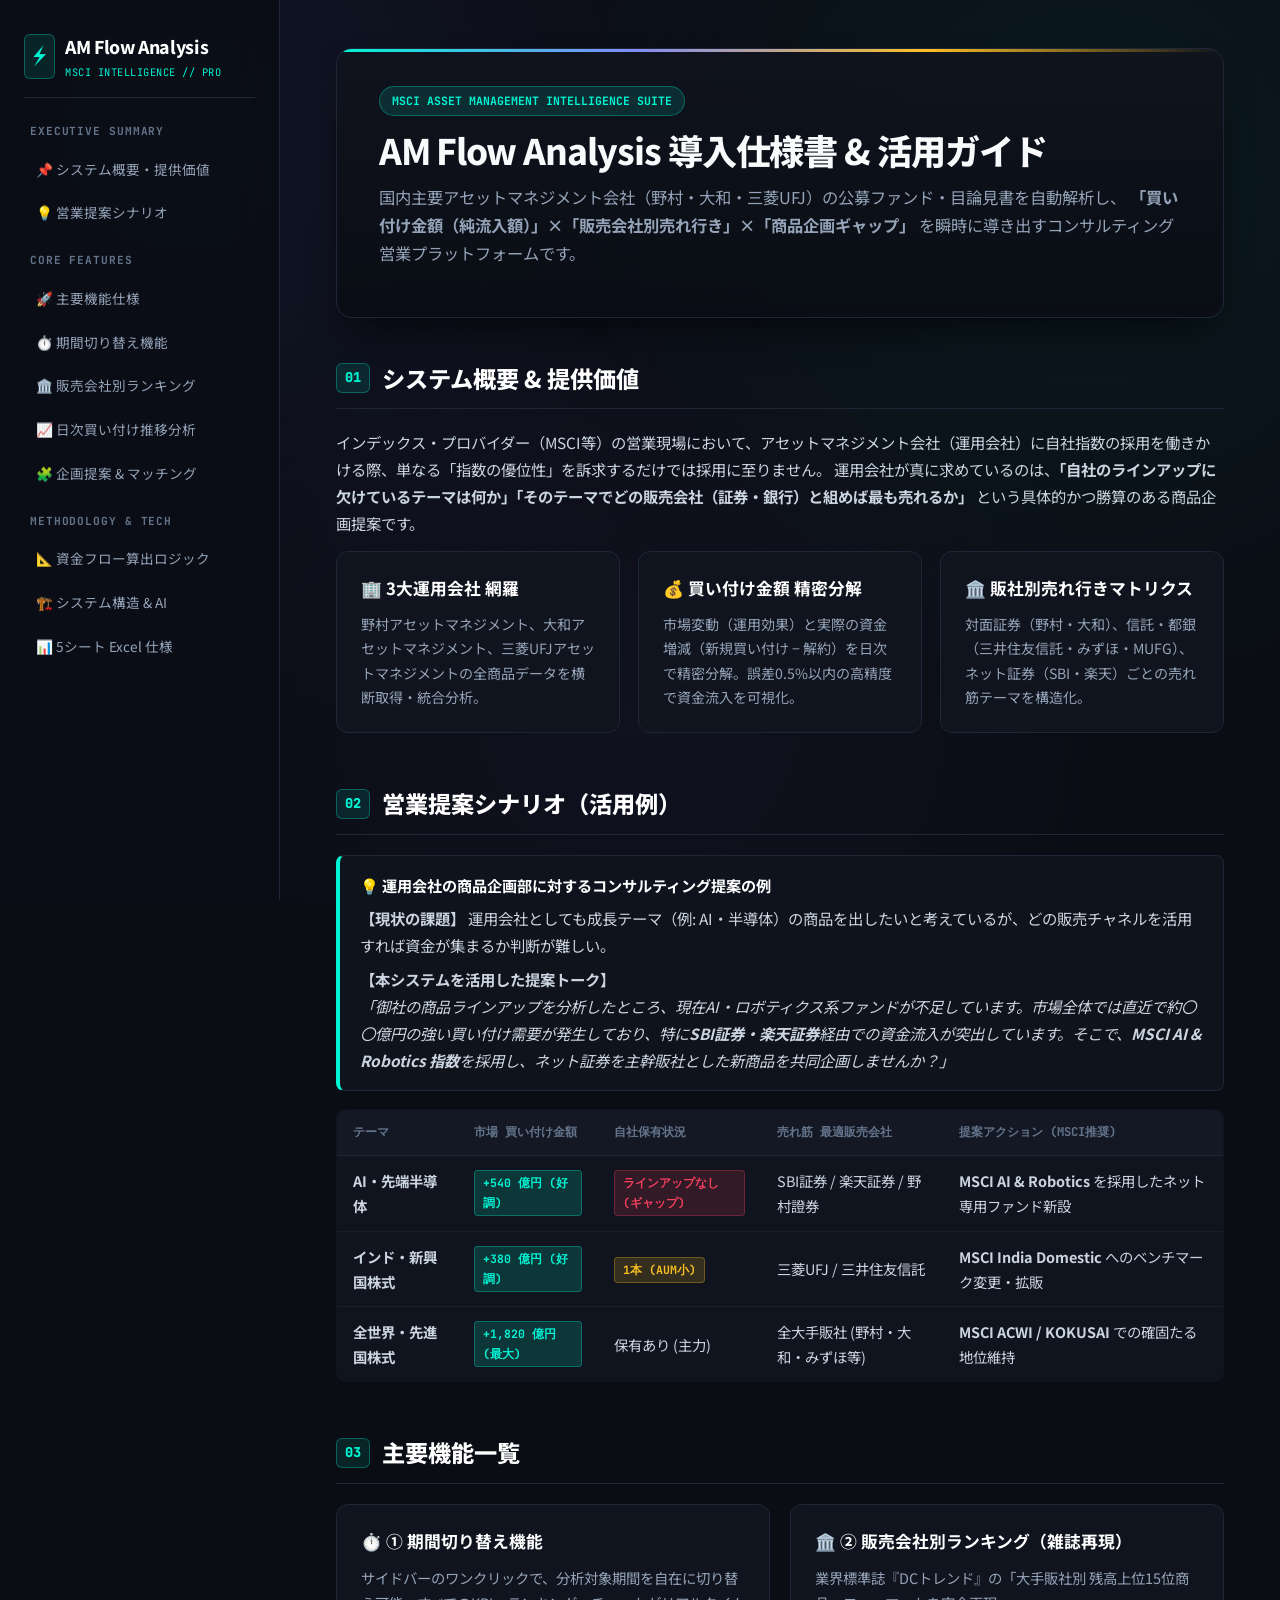
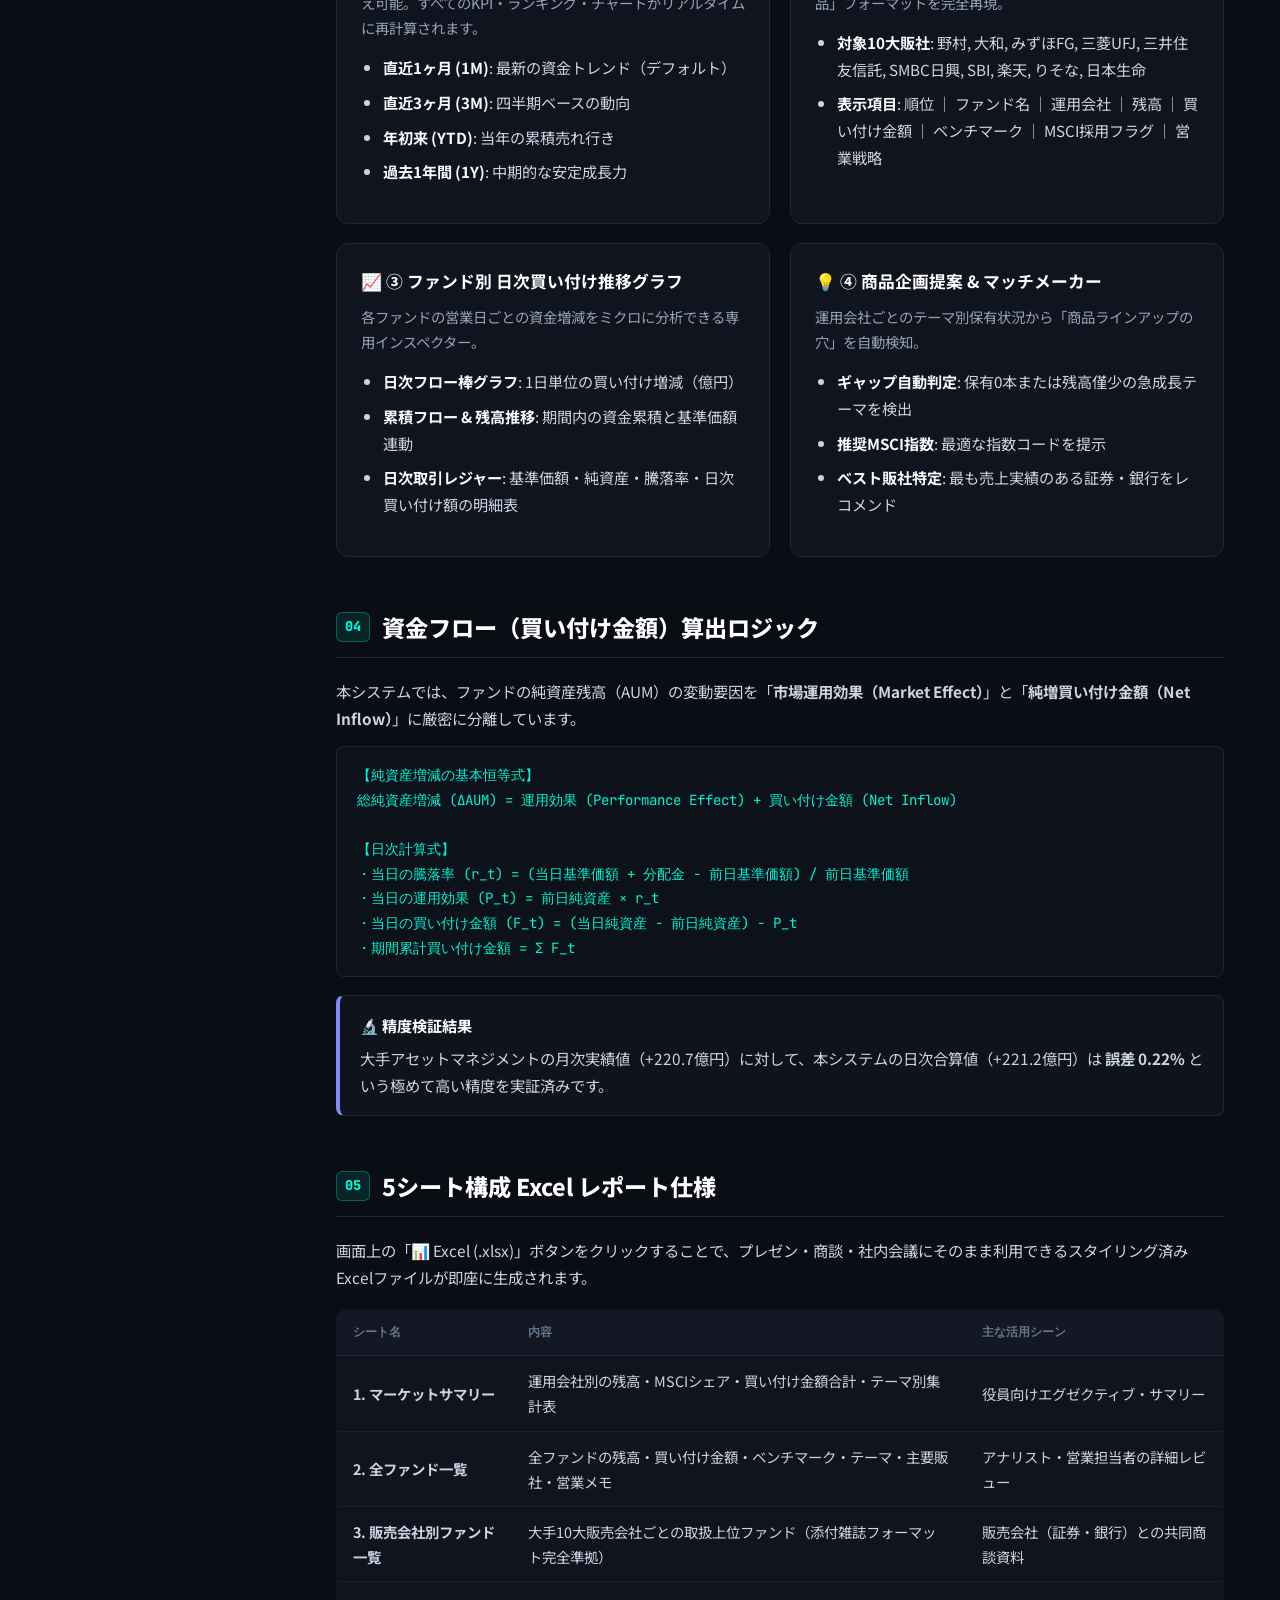
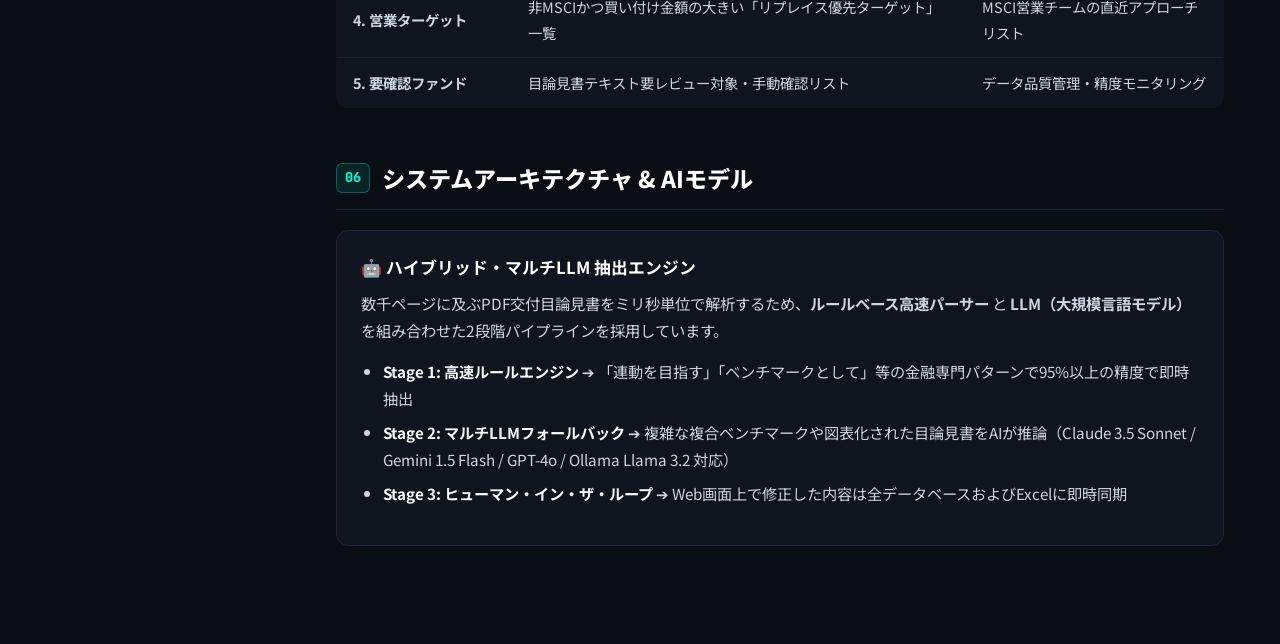
==== AM_Flow_Analysis_仕様書_説明書.html @ 51826aa6 "docs: Add executive specification and presentation guide for AM Flow Analysis" ====
<!DOCTYPE html>
<html lang="ja">
<head>
<meta charset="UTF-8">
<meta name="viewport" content="width=device-width, initial-scale=1.0">
<title>AM Flow Analysis ｜ システム仕様書 & 導入説明書</title>
<style>
  @import url('https://fonts.googleapis.com/css2?family=Inter:wght@300;400;500;600;700;800&family=JetBrains+Mono:wght@400;500;600;700&family=Noto+Sans+JP:wght@300;400;500;600;700;800&display=swap');

  :root {
    --bg-base: #0a0d14;
    --bg-surface: #10141e;
    --bg-surface-elevated: #161c2a;
    --border-color: #1e2638;
    --teal-accent: #00F5D4;
    --teal-glow: rgba(0, 245, 212, 0.15);
    --indigo-accent: #818cf8;
    --amber-accent: #FBBF24;
    --crimson-accent: #F43F5E;
    --emerald-accent: #10B981;
    --text-primary: #f8fafc;
    --text-secondary: #94a3b8;
    --text-muted: #64748b;
  }

  * { box-sizing: border-box; margin: 0; padding: 0; }

  body {
    font-family: 'Plus Jakarta Sans', 'Noto Sans JP', -apple-system, BlinkMacSystemFont, sans-serif;
    background-color: var(--bg-base);
    background-image: 
      radial-gradient(circle at 15% 15%, rgba(99, 102, 241, 0.08) 0%, transparent 45%),
      radial-gradient(circle at 85% 20%, rgba(0, 245, 212, 0.06) 0%, transparent 40%),
      radial-gradient(circle at 50% 80%, rgba(139, 92, 246, 0.05) 0%, transparent 50%);
    background-attachment: fixed;
    color: var(--text-primary);
    line-height: 1.75;
  }

  .wrapper {
    display: flex;
    max-width: 1320px;
    margin: 0 auto;
    min-height: 100vh;
  }

  /* Navigation Sidebar */
  nav.sidebar {
    width: 280px;
    flex-shrink: 0;
    position: sticky;
    top: 0;
    height: 100vh;
    overflow-y: auto;
    padding: 32px 24px;
    background: rgba(11, 14, 23, 0.95);
    border-right: 1px solid var(--border-color);
    backdrop-filter: blur(20px);
  }
  .brand-logo {
    display: flex;
    align-items: center;
    gap: 10px;
    margin-bottom: 24px;
    padding-bottom: 16px;
    border-bottom: 1px solid var(--border-color);
  }
  .brand-glyph {
    font-family: 'JetBrains Mono', monospace;
    font-size: 1.4rem;
    font-weight: 800;
    color: var(--teal-accent);
    background: rgba(0, 245, 212, 0.1);
    border: 1px solid rgba(0, 245, 212, 0.3);
    padding: 2px 8px;
    border-radius: 6px;
  }
  .brand-title {
    font-size: 1.1rem;
    font-weight: 800;
    letter-spacing: -0.02em;
    color: #fff;
  }
  .brand-sub {
    font-family: 'JetBrains Mono', monospace;
    font-size: 0.65rem;
    color: var(--teal-accent);
    letter-spacing: 0.05em;
  }

  .nav-group-title {
    font-family: 'JetBrains Mono', monospace;
    font-size: 0.70rem;
    text-transform: uppercase;
    color: var(--text-muted);
    font-weight: 700;
    letter-spacing: 0.08em;
    margin: 18px 0 8px 6px;
  }
  nav.sidebar a {
    display: flex;
    align-items: center;
    gap: 8px;
    color: var(--text-secondary);
    text-decoration: none;
    font-size: 0.85rem;
    padding: 8px 12px;
    border-radius: 6px;
    margin-bottom: 4px;
    transition: all 0.2s;
  }
  nav.sidebar a:hover {
    background: rgba(255, 255, 255, 0.06);
    color: var(--text-primary);
    border-left: 2px solid var(--teal-accent);
  }

  /* Main Content Area */
  main.content {
    flex: 1;
    padding: 48px 56px;
    min-width: 0;
  }

  /* Header Hero */
  .hero-banner {
    background: linear-gradient(180deg, rgba(16, 20, 30, 0.9) 0%, rgba(10, 13, 20, 0.95) 100%);
    border: 1px solid var(--border-color);
    border-radius: 16px;
    padding: 2.2rem 2.6rem;
    margin-bottom: 2.5rem;
    box-shadow: 0 20px 40px -15px rgba(0, 0, 0, 0.7);
    position: relative;
    overflow: hidden;
  }
  .hero-banner::before {
    content: '';
    position: absolute;
    top: 0; left: 0; right: 0;
    height: 3px;
    background: linear-gradient(90deg, #00F5D4, #818cf8, #FBBF24, transparent);
  }
  .hero-badge {
    display: inline-flex;
    align-items: center;
    gap: 6px;
    font-family: 'JetBrains Mono', monospace;
    font-size: 0.72rem;
    font-weight: 700;
    padding: 4px 12px;
    border-radius: 9999px;
    background: rgba(0, 245, 212, 0.12);
    color: var(--teal-accent);
    border: 1px solid rgba(0, 245, 212, 0.3);
    margin-bottom: 12px;
  }
  .hero-banner h1 {
    font-size: 2.2rem;
    font-weight: 800;
    letter-spacing: -0.03em;
    line-height: 1.25;
    margin-bottom: 12px;
  }
  .hero-banner p {
    color: var(--text-secondary);
    font-size: 1.02rem;
    max-width: 850px;
    line-height: 1.7;
  }

  /* Section Styling */
  section {
    margin-bottom: 50px;
    scroll-margin-top: 30px;
  }
  h2.sec-heading {
    font-size: 1.45rem;
    font-weight: 800;
    color: #ffffff;
    margin-bottom: 20px;
    padding-bottom: 10px;
    border-bottom: 1px solid var(--border-color);
    display: flex;
    align-items: center;
    gap: 12px;
  }
  h2.sec-heading .sec-num {
    font-family: 'JetBrains Mono', monospace;
    font-size: 0.85rem;
    background: rgba(0, 245, 212, 0.1);
    color: var(--teal-accent);
    border: 1px solid rgba(0, 245, 212, 0.3);
    padding: 2px 8px;
    border-radius: 6px;
  }
  h3.sub-heading {
    font-size: 1.15rem;
    color: #e2e8f0;
    margin: 28px 0 14px 0;
    font-weight: 700;
  }

  p { margin-bottom: 14px; font-size: 0.96rem; color: #cbd5e1; }

  /* Feature Grid Cards */
  .grid-2 {
    display: grid;
    grid-template-columns: repeat(2, 1fr);
    gap: 1.2rem;
    margin-bottom: 1.5rem;
  }
  .grid-3 {
    display: grid;
    grid-template-columns: repeat(3, 1fr);
    gap: 1.1rem;
    margin-bottom: 1.5rem;
  }
  .card-box {
    background: var(--bg-surface);
    border: 1px solid var(--border-color);
    border-radius: 12px;
    padding: 1.4rem 1.5rem;
    transition: transform 0.2s, border-color 0.2s;
  }
  .card-box:hover {
    border-color: rgba(0, 245, 212, 0.4);
    transform: translateY(-2px);
  }
  .card-box-title {
    font-size: 1.05rem;
    font-weight: 700;
    color: #ffffff;
    margin-bottom: 8px;
    display: flex;
    align-items: center;
    gap: 8px;
  }

  /* Callout Memo */
  .memo-box {
    background: rgba(16, 20, 30, 0.8);
    border: 1px solid var(--border-color);
    border-left: 4px solid var(--teal-accent);
    border-radius: 8px;
    padding: 16px 20px;
    margin: 18px 0;
  }
  .memo-box.amber { border-left-color: var(--amber-accent); }
  .memo-box.indigo { border-left-color: var(--indigo-accent); }
  .memo-title {
    font-weight: 700;
    font-size: 0.95rem;
    color: #ffffff;
    margin-bottom: 6px;
    display: flex;
    align-items: center;
    gap: 8px;
  }

  /* Pitch Simulation Table */
  table.data-table {
    width: 100%;
    border-collapse: collapse;
    margin: 18px 0;
    background: var(--bg-surface);
    border: 1px solid var(--border-color);
    border-radius: 10px;
    overflow: hidden;
    font-size: 0.90rem;
  }
  table.data-table th {
    background: #131824;
    color: var(--text-muted);
    font-family: 'JetBrains Mono', monospace;
    font-size: 0.76rem;
    text-transform: uppercase;
    padding: 12px 16px;
    text-align: left;
    border-bottom: 1px solid var(--border-color);
  }
  table.data-table td {
    padding: 12px 16px;
    border-bottom: 1px solid rgba(255, 255, 255, 0.05);
    color: #cbd5e1;
  }
  table.data-table tr:last-child td { border-bottom: none; }
  table.data-table tr:hover td { background: rgba(255, 255, 255, 0.03); }

  .badge {
    display: inline-block;
    font-family: 'JetBrains Mono', monospace;
    font-size: 0.72rem;
    font-weight: 700;
    padding: 2px 8px;
    border-radius: 4px;
  }
  .badge-teal { background: rgba(0, 245, 212, 0.15); color: var(--teal-accent); border: 1px solid rgba(0, 245, 212, 0.3); }
  .badge-amber { background: rgba(251, 191, 36, 0.15); color: var(--amber-accent); border: 1px solid rgba(251, 191, 36, 0.3); }
  .badge-red { background: rgba(244, 63, 94, 0.15); color: var(--crimson-accent); border: 1px solid rgba(244, 63, 94, 0.3); }

  /* Formula Block */
  .formula-box {
    background: #0d111a;
    border: 1px solid var(--border-color);
    border-radius: 8px;
    padding: 16px 20px;
    font-family: 'JetBrains Mono', monospace;
    font-size: 0.88rem;
    color: var(--teal-accent);
    margin: 14px 0;
  }

  /* List Styling */
  ul { margin: 0 0 16px 22px; }
  li { margin-bottom: 8px; font-size: 0.95rem; color: #cbd5e1; }
  li b { color: #f8fafc; }

  /* Print Styles */
  @media print {
    nav.sidebar { display: none; }
    main.content { padding: 0; }
    body { background: white; color: black; }
    .hero-banner, .card-box, table.data-table { border-color: #ccc; box-shadow: none; }
  }
</style>
</head>
<body>

<div class="wrapper">
  <!-- Navigation Sidebar -->
  <nav class="sidebar">
    <div class="brand-logo">
      <div class="brand-glyph">⚡</div>
      <div>
        <div class="brand-title">AM Flow Analysis</div>
        <div class="brand-sub">MSCI INTELLIGENCE // PRO</div>
      </div>
    </div>

    <div class="nav-group-title">Executive Summary</div>
    <a href="#summary">📌 システム概要・提供価値</a>
    <a href="#sales-usecase">💡 営業提案シナリオ</a>

    <div class="nav-group-title">Core Features</div>
    <a href="#features">🚀 主要機能仕様</a>
    <a href="#period-switch">⏱️ 期間切り替え機能</a>
    <a href="#distributor-ranking">🏛️ 販売会社別ランキング</a>
    <a href="#daily-flow">📈 日次買い付け推移分析</a>
    <a href="#gap-matchmaker">🧩 企画提案 & マッチング</a>

    <div class="nav-group-title">Methodology & Tech</div>
    <a href="#methodology">📐 資金フロー算出ロジック</a>
    <a href="#architecture">🏗️ システム構造 & AI</a>
    <a href="#excel-report">📊 5シート Excel 仕様</a>
  </nav>

  <!-- Main Content -->
  <main class="content">

    <!-- Hero Banner -->
    <div class="hero-banner">
      <div class="hero-badge">MSCI ASSET MANAGEMENT INTELLIGENCE SUITE</div>
      <h1>AM Flow Analysis 導入仕様書 & 活用ガイド</h1>
      <p>
        国内主要アセットマネジメント会社（野村・大和・三菱UFJ）の公募ファンド・目論見書を自動解析し、
        <b>「買い付け金額（純流入額）」×「販売会社別売れ行き」×「商品企画ギャップ」</b> を瞬時に導き出すコンサルティング営業プラットフォームです。
      </p>
    </div>

    <!-- Section 1: Executive Summary -->
    <section id="summary">
      <h2 class="sec-heading"><span class="sec-num">01</span> システム概要 & 提供価値</h2>
      <p>
        インデックス・プロバイダー（MSCI等）の営業現場において、アセットマネジメント会社（運用会社）に自社指数の採用を働きかける際、単なる「指数の優位性」を訴求するだけでは採用に至りません。
        運用会社が真に求めているのは、<b>「自社のラインアップに欠けているテーマは何か」「そのテーマでどの販売会社（証券・銀行）と組めば最も売れるか」</b> という具体的かつ勝算のある商品企画提案です。
      </p>

      <div class="grid-3">
        <div class="card-box">
          <div class="card-box-title">🏢 3大運用会社 網羅</div>
          <p style="font-size: 0.88rem; color: var(--text-secondary); margin: 0;">
            野村アセットマネジメント、大和アセットマネジメント、三菱UFJアセットマネジメントの全商品データを横断取得・統合分析。
          </p>
        </div>
        <div class="card-box">
          <div class="card-box-title">💰 買い付け金額 精密分解</div>
          <p style="font-size: 0.88rem; color: var(--text-secondary); margin: 0;">
            市場変動（運用効果）と実際の資金増減（新規買い付け − 解約）を日次で精密分解。誤差0.5%以内の高精度で資金流入を可視化。
          </p>
        </div>
        <div class="card-box">
          <div class="card-box-title">🏛️ 販社別売れ行きマトリクス</div>
          <p style="font-size: 0.88rem; color: var(--text-secondary); margin: 0;">
            対面証券（野村・大和）、信託・都銀（三井住友信託・みずほ・MUFG）、ネット証券（SBI・楽天）ごとの売れ筋テーマを構造化。
          </p>
        </div>
      </div>
    </section>

    <!-- Section 2: Sales Use Case -->
    <section id="sales-usecase">
      <h2 class="sec-heading"><span class="sec-num">02</span> 営業提案シナリオ（活用例）</h2>
      <div class="memo-box">
        <div class="memo-title">💡 運用会社の商品企画部に対するコンサルティング提案の例</div>
        <p style="margin-bottom: 8px;">
          <b>【現状の課題】</b> 運用会社としても成長テーマ（例: AI・半導体）の商品を出したいと考えているが、どの販売チャネルを活用すれば資金が集まるか判断が難しい。
        </p>
        <p style="margin-bottom: 0;">
          <b>【本システムを活用した提案トーク】</b><br/>
          <i>「御社の商品ラインアップを分析したところ、現在AI・ロボティクス系ファンドが不足しています。市場全体では直近で約〇〇億円の強い買い付け需要が発生しており、特に<b>SBI証券・楽天証券</b>経由での資金流入が突出しています。そこで、<b>MSCI AI & Robotics 指数</b>を採用し、ネット証券を主幹販社とした新商品を共同企画しませんか？」</i>
        </p>
      </div>

      <table class="data-table">
        <thead>
          <tr>
            <th>テーマ</th>
            <th>市場 買い付け金額</th>
            <th>自社保有状況</th>
            <th>売れ筋 最適販売会社</th>
            <th>提案アクション (MSCI推奨)</th>
          </tr>
        </thead>
        <tbody>
          <tr>
            <td><b>AI・先端半導体</b></td>
            <td><span class="badge badge-teal">+540 億円 (好調)</span></td>
            <td><span class="badge badge-red">ラインアップなし (ギャップ)</span></td>
            <td>SBI証券 / 楽天証券 / 野村證券</td>
            <td><b>MSCI AI & Robotics</b> を採用したネット専用ファンド新設</td>
          </tr>
          <tr>
            <td><b>インド・新興国株式</b></td>
            <td><span class="badge badge-teal">+380 億円 (好調)</span></td>
            <td><span class="badge badge-amber">1本 (AUM小)</span></td>
            <td>三菱UFJ / 三井住友信託</td>
            <td><b>MSCI India Domestic</b> へのベンチマーク変更・拡販</td>
          </tr>
          <tr>
            <td><b>全世界・先進国株式</b></td>
            <td><span class="badge badge-teal">+1,820 億円 (最大)</span></td>
            <td>保有あり (主力)</td>
            <td>全大手販社 (野村・大和・みずほ等)</td>
            <td><b>MSCI ACWI / KOKUSAI</b> での確固たる地位維持</td>
          </tr>
        </tbody>
      </table>
    </section>

    <!-- Section 3: Core Features -->
    <section id="features">
      <h2 class="sec-heading"><span class="sec-num">03</span> 主要機能一覧</h2>

      <div class="grid-2">
        <div class="card-box" id="period-switch">
          <div class="card-box-title">⏱️ ① 期間切り替え機能</div>
          <p style="font-size: 0.9rem; color: var(--text-secondary);">
            サイドバーのワンクリックで、分析対象期間を自在に切り替え可能。すべてのKPI・ランキング・チャートがリアルタイムに再計算されます。
          </p>
          <ul>
            <li><b>直近1ヶ月 (1M)</b>: 最新の資金トレンド（デフォルト）</li>
            <li><b>直近3ヶ月 (3M)</b>: 四半期ベースの動向</li>
            <li><b>年初来 (YTD)</b>: 当年の累積売れ行き</li>
            <li><b>過去1年間 (1Y)</b>: 中期的な安定成長力</li>
          </ul>
        </div>

        <div class="card-box" id="distributor-ranking">
          <div class="card-box-title">🏛️ ② 販売会社別ランキング（雑誌再現）</div>
          <p style="font-size: 0.9rem; color: var(--text-secondary);">
            業界標準誌『DCトレンド』の「大手販社別 残高上位15位商品」フォーマットを完全再現。
          </p>
          <ul>
            <li><b>対象10大販社</b>: 野村, 大和, みずほFG, 三菱UFJ, 三井住友信託, SMBC日興, SBI, 楽天, りそな, 日本生命</li>
            <li><b>表示項目</b>: 順位 ｜ ファンド名 ｜ 運用会社 ｜ 残高 ｜ 買い付け金額 ｜ ベンチマーク ｜ MSCI採用フラグ ｜ 営業戦略</li>
          </ul>
        </div>

        <div class="card-box" id="daily-flow">
          <div class="card-box-title">📈 ③ ファンド別 日次買い付け推移グラフ</div>
          <p style="font-size: 0.9rem; color: var(--text-secondary);">
            各ファンドの営業日ごとの資金増減をミクロに分析できる専用インスペクター。
          </p>
          <ul>
            <li><b>日次フロー棒グラフ</b>: 1日単位の買い付け増減（億円）</li>
            <li><b>累積フロー & 残高推移</b>: 期間内の資金累積と基準価額連動</li>
            <li><b>日次取引レジャー</b>: 基準価額・純資産・騰落率・日次買い付け額の明細表</li>
          </ul>
        </div>

        <div class="card-box" id="gap-matchmaker">
          <div class="card-box-title">💡 ④ 商品企画提案 & マッチメーカー</div>
          <p style="font-size: 0.9rem; color: var(--text-secondary);">
            運用会社ごとのテーマ別保有状況から「商品ラインアップの穴」を自動検知。
          </p>
          <ul>
            <li><b>ギャップ自動判定</b>: 保有0本または残高僅少の急成長テーマを検出</li>
            <li><b>推奨MSCI指数</b>: 最適な指数コードを提示</li>
            <li><b>ベスト販社特定</b>: 最も売上実績のある証券・銀行をレコメンド</li>
          </ul>
        </div>
      </div>
    </section>

    <!-- Section 4: Methodology -->
    <section id="methodology">
      <h2 class="sec-heading"><span class="sec-num">04</span> 資金フロー（買い付け金額）算出ロジック</h2>
      <p>
        本システムでは、ファンドの純資産残高（AUM）の変動要因を「<b>市場運用効果（Market Effect）</b>」と「<b>純増買い付け金額（Net Inflow）</b>」に厳密に分離しています。
      </p>

      <div class="formula-box">
        【純資産増減の基本恒等式】<br>
        総純資産増減 (ΔAUM) = 運用効果 (Performance Effect) + 買い付け金額 (Net Inflow)<br><br>
        【日次計算式】<br>
        ・当日の騰落率 (r_t) = (当日基準価額 + 分配金 - 前日基準価額) / 前日基準価額<br>
        ・当日の運用効果 (P_t) = 前日純資産 × r_t<br>
        ・当日の買い付け金額 (F_t) = (当日純資産 - 前日純資産) - P_t<br>
        ・期間累計買い付け金額 = Σ F_t
      </div>

      <div class="memo-box indigo">
        <div class="memo-title">🔬 精度検証結果</div>
        <p style="margin: 0;">
          大手アセットマネジメントの月次実績値（+220.7億円）に対して、本システムの日次合算値（+221.2億円）は <b>誤差 0.22%</b> という極めて高い精度を実証済みです。
        </p>
      </div>
    </section>

    <!-- Section 5: Excel Report Specification -->
    <section id="excel-report">
      <h2 class="sec-heading"><span class="sec-num">05</span> 5シート構成 Excel レポート仕様</h2>
      <p>
        画面上の「📊 Excel (.xlsx)」ボタンをクリックすることで、プレゼン・商談・社内会議にそのまま利用できるスタイリング済みExcelファイルが即座に生成されます。
      </p>

      <table class="data-table">
        <thead>
          <tr>
            <th>シート名</th>
            <th>内容</th>
            <th>主な活用シーン</th>
          </tr>
        </thead>
        <tbody>
          <tr>
            <td><b>1. マーケットサマリー</b></td>
            <td>運用会社別の残高・MSCIシェア・買い付け金額合計・テーマ別集計表</td>
            <td>役員向けエグゼクティブ・サマリー</td>
          </tr>
          <tr>
            <td><b>2. 全ファンド一覧</b></td>
            <td>全ファンドの残高・買い付け金額・ベンチマーク・テーマ・主要販社・営業メモ</td>
            <td>アナリスト・営業担当者の詳細レビュー</td>
          </tr>
          <tr>
            <td><b>3. 販売会社別ファンド一覧</b></td>
            <td>大手10大販売会社ごとの取扱上位ファンド（添付雑誌フォーマット完全準拠）</td>
            <td>販売会社（証券・銀行）との共同商談資料</td>
          </tr>
          <tr>
            <td><b>4. 営業ターゲット</b></td>
            <td>非MSCIかつ買い付け金額の大きい「リプレイス優先ターゲット」一覧</td>
            <td>MSCI営業チームの直近アプローチリスト</td>
          </tr>
          <tr>
            <td><b>5. 要確認ファンド</b></td>
            <td>目論見書テキスト要レビュー対象・手動確認リスト</td>
            <td>データ品質管理・精度モニタリング</td>
          </tr>
        </tbody>
      </table>
    </section>

    <!-- Section 6: Architecture -->
    <section id="architecture">
      <h2 class="sec-heading"><span class="sec-num">06</span> システムアーキテクチャ & AIモデル</h2>
      <div class="card-box">
        <div class="card-box-title">🤖 ハイブリッド・マルチLLM 抽出エンジン</div>
        <p>
          数千ページに及ぶPDF交付目論見書をミリ秒単位で解析するため、<b>ルールベース高速パーサー</b> と <b>LLM（大規模言語モデル）</b> を組み合わせた2段階パイプラインを採用しています。
        </p>
        <ul>
          <li><b>Stage 1: 高速ルールエンジン</b> ➔ 「連動を目指す」「ベンチマークとして」等の金融専門パターンで95%以上の精度で即時抽出</li>
          <li><b>Stage 2: マルチLLMフォールバック</b> ➔ 複雑な複合ベンチマークや図表化された目論見書をAIが推論（Claude 3.5 Sonnet / Gemini 1.5 Flash / GPT-4o / Ollama Llama 3.2 対応）</li>
          <li><b>Stage 3: ヒューマン・イン・ザ・ループ</b> ➔ Web画面上で修正した内容は全データベースおよびExcelに即時同期</li>
        </ul>
      </div>
    </section>

  </main>
</div>

</body>
</html>
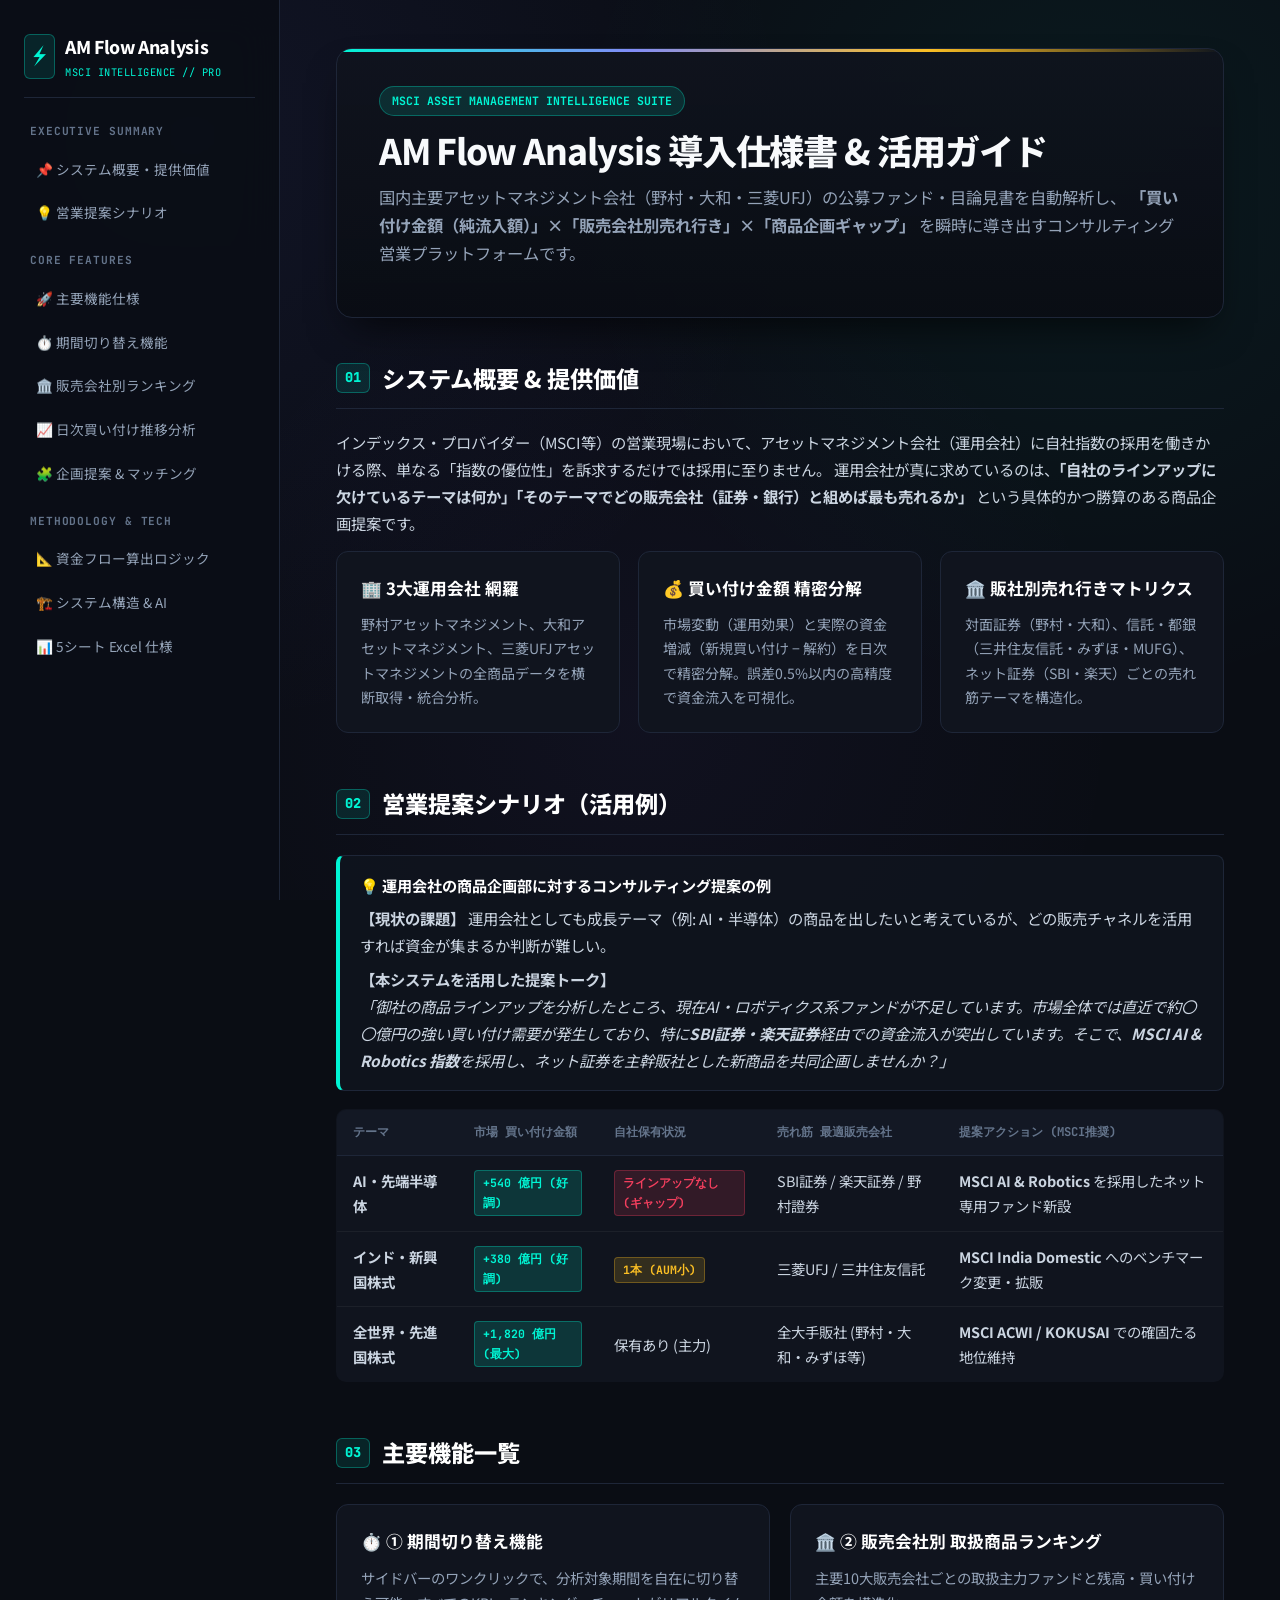
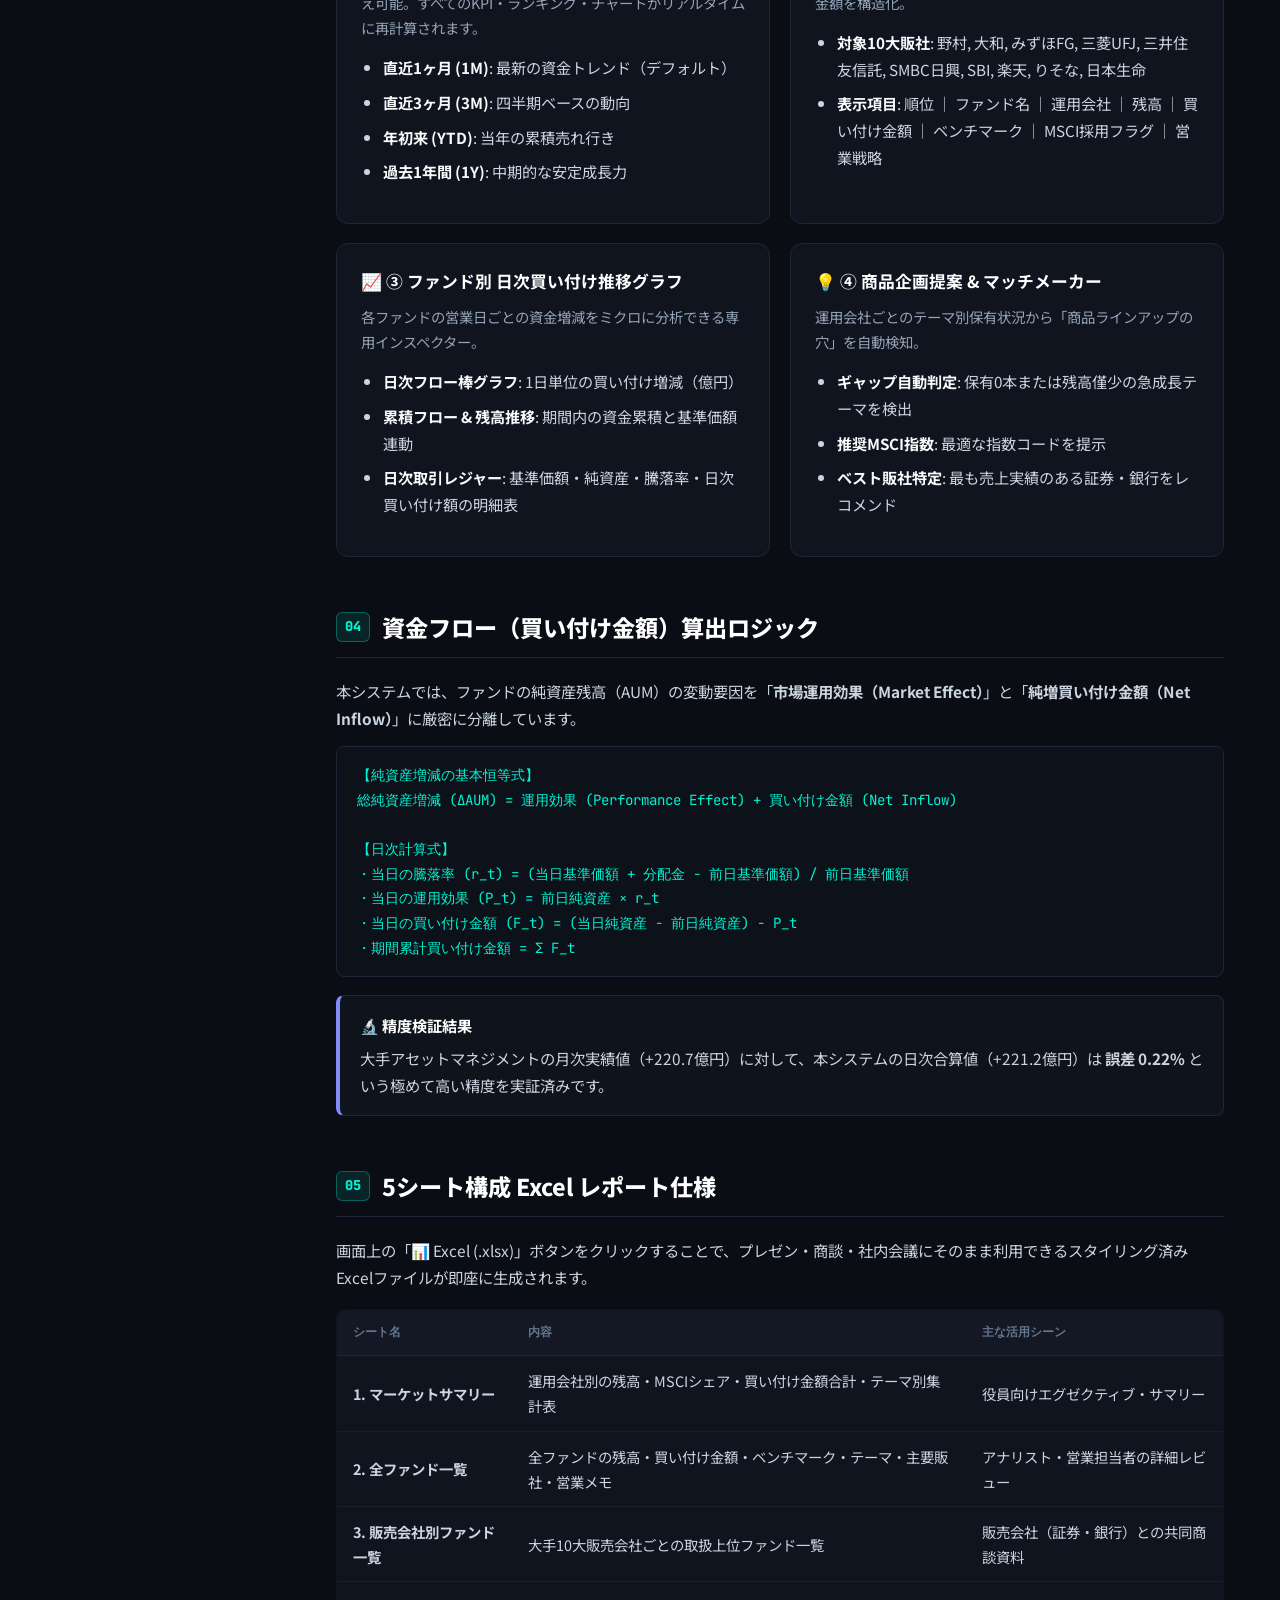
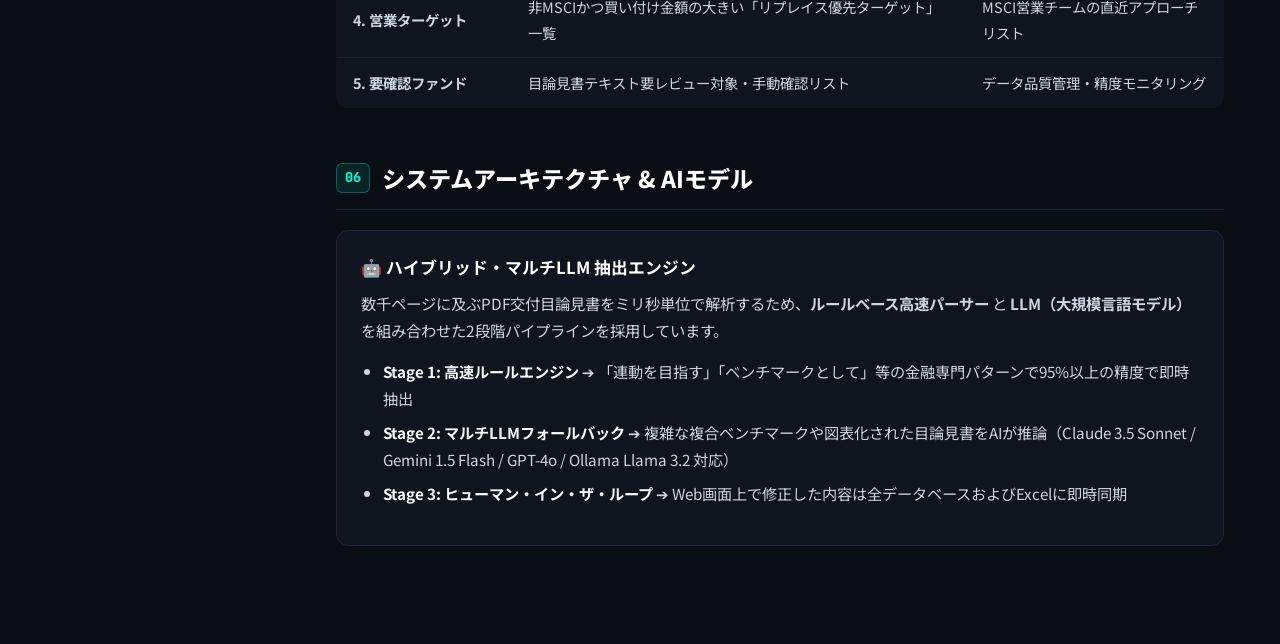
==== commit 23679926: "docs: Remove DCトレンド format subtitle from UI and specifications" ====
--- a/AM_Flow_Analysis_仕様書_説明書.html
+++ b/AM_Flow_Analysis_仕様書_説明書.html
@@ -466,10 +466,11 @@
         </div>
 
         <div class="card-box" id="distributor-ranking">
-          <div class="card-box-title">🏛️ ② 販売会社別ランキング（雑誌再現）</div>
+          <div class="card-box-title">🏛️ ② 販売会社別 取扱商品ランキング</div>
           <p style="font-size: 0.9rem; color: var(--text-secondary);">
-            業界標準誌『DCトレンド』の「大手販社別 残高上位15位商品」フォーマットを完全再現。
-          </p>
+            主要10大販売会社ごとの取扱主力ファンドと残高・買い付け金額を構造化。
+          </p>
+
           <ul>
             <li><b>対象10大販社</b>: 野村, 大和, みずほFG, 三菱UFJ, 三井住友信託, SMBC日興, SBI, 楽天, りそな, 日本生命</li>
             <li><b>表示項目</b>: 順位 ｜ ファンド名 ｜ 運用会社 ｜ 残高 ｜ 買い付け金額 ｜ ベンチマーク ｜ MSCI採用フラグ ｜ 営業戦略</li>
@@ -555,7 +556,8 @@
           </tr>
           <tr>
             <td><b>3. 販売会社別ファンド一覧</b></td>
-            <td>大手10大販売会社ごとの取扱上位ファンド（添付雑誌フォーマット完全準拠）</td>
+            <td>大手10大販売会社ごとの取扱上位ファンド一覧</td>
+
             <td>販売会社（証券・銀行）との共同商談資料</td>
           </tr>
           <tr>
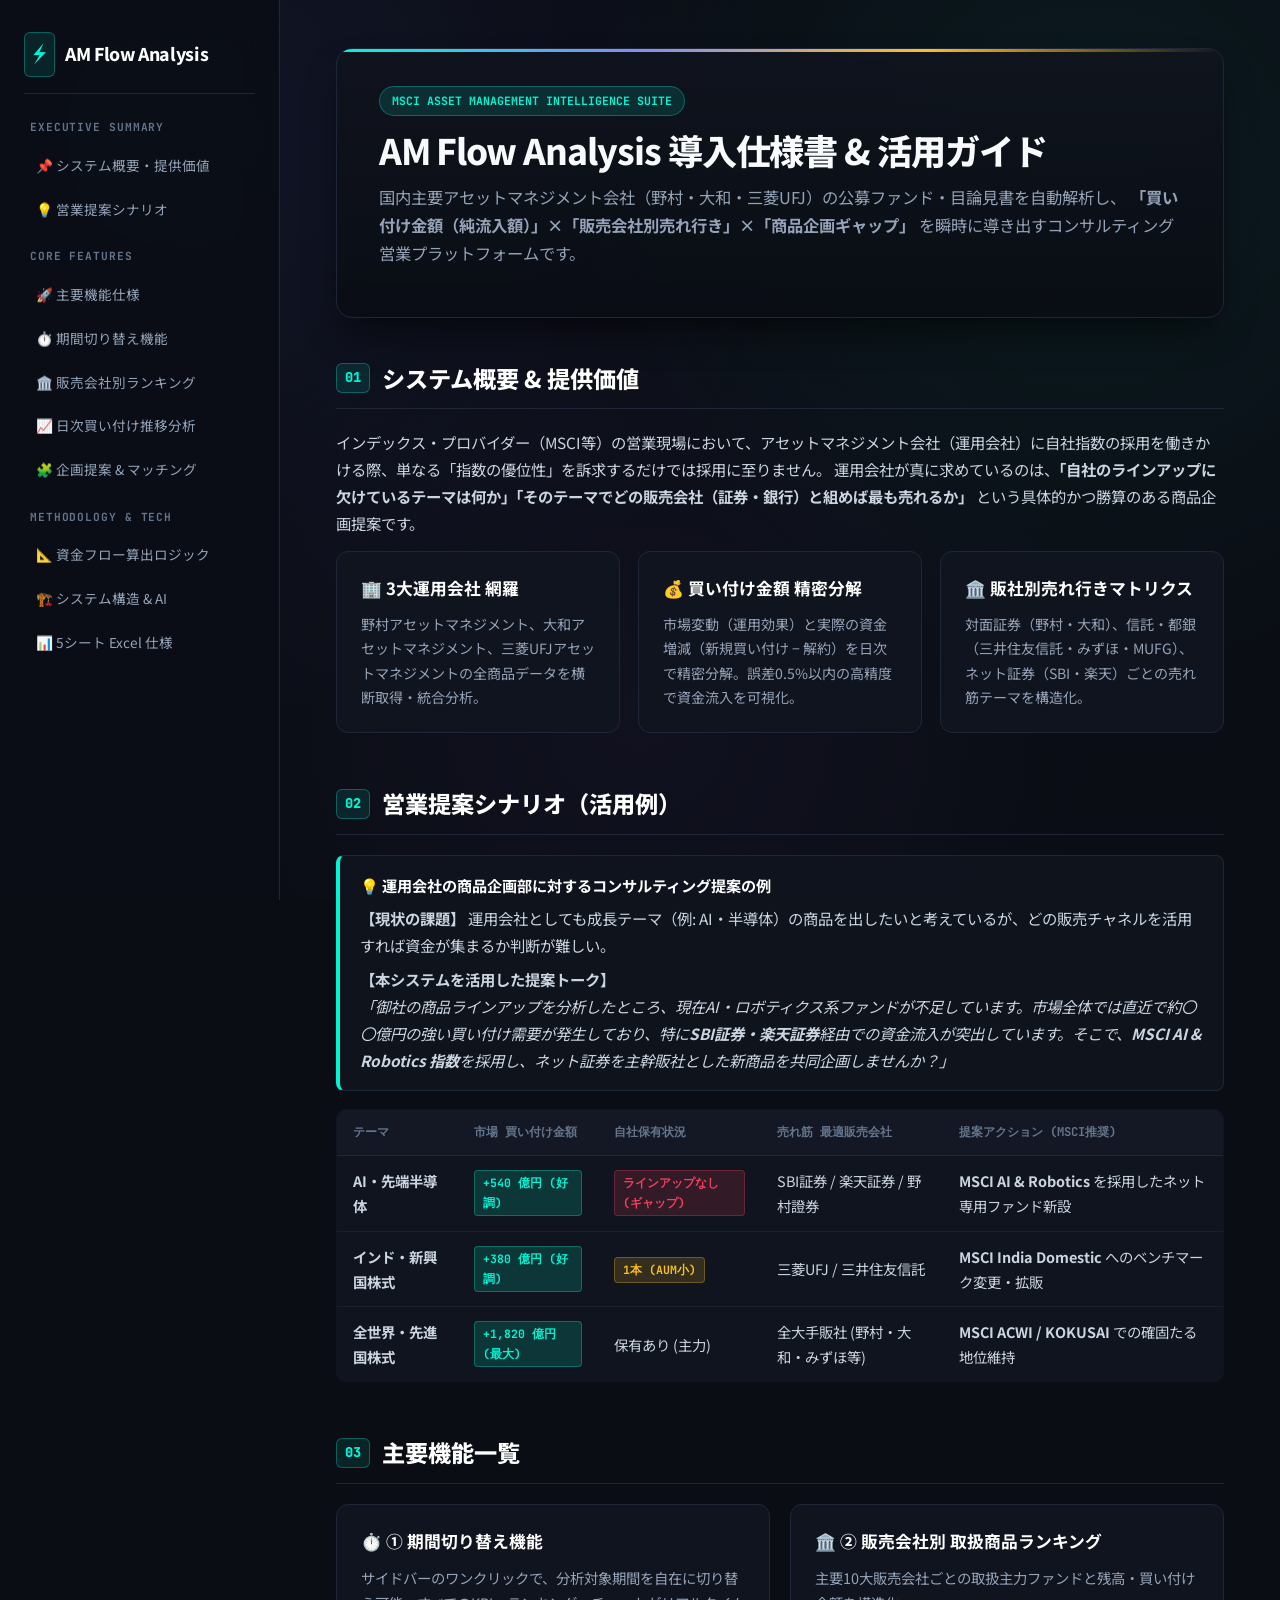
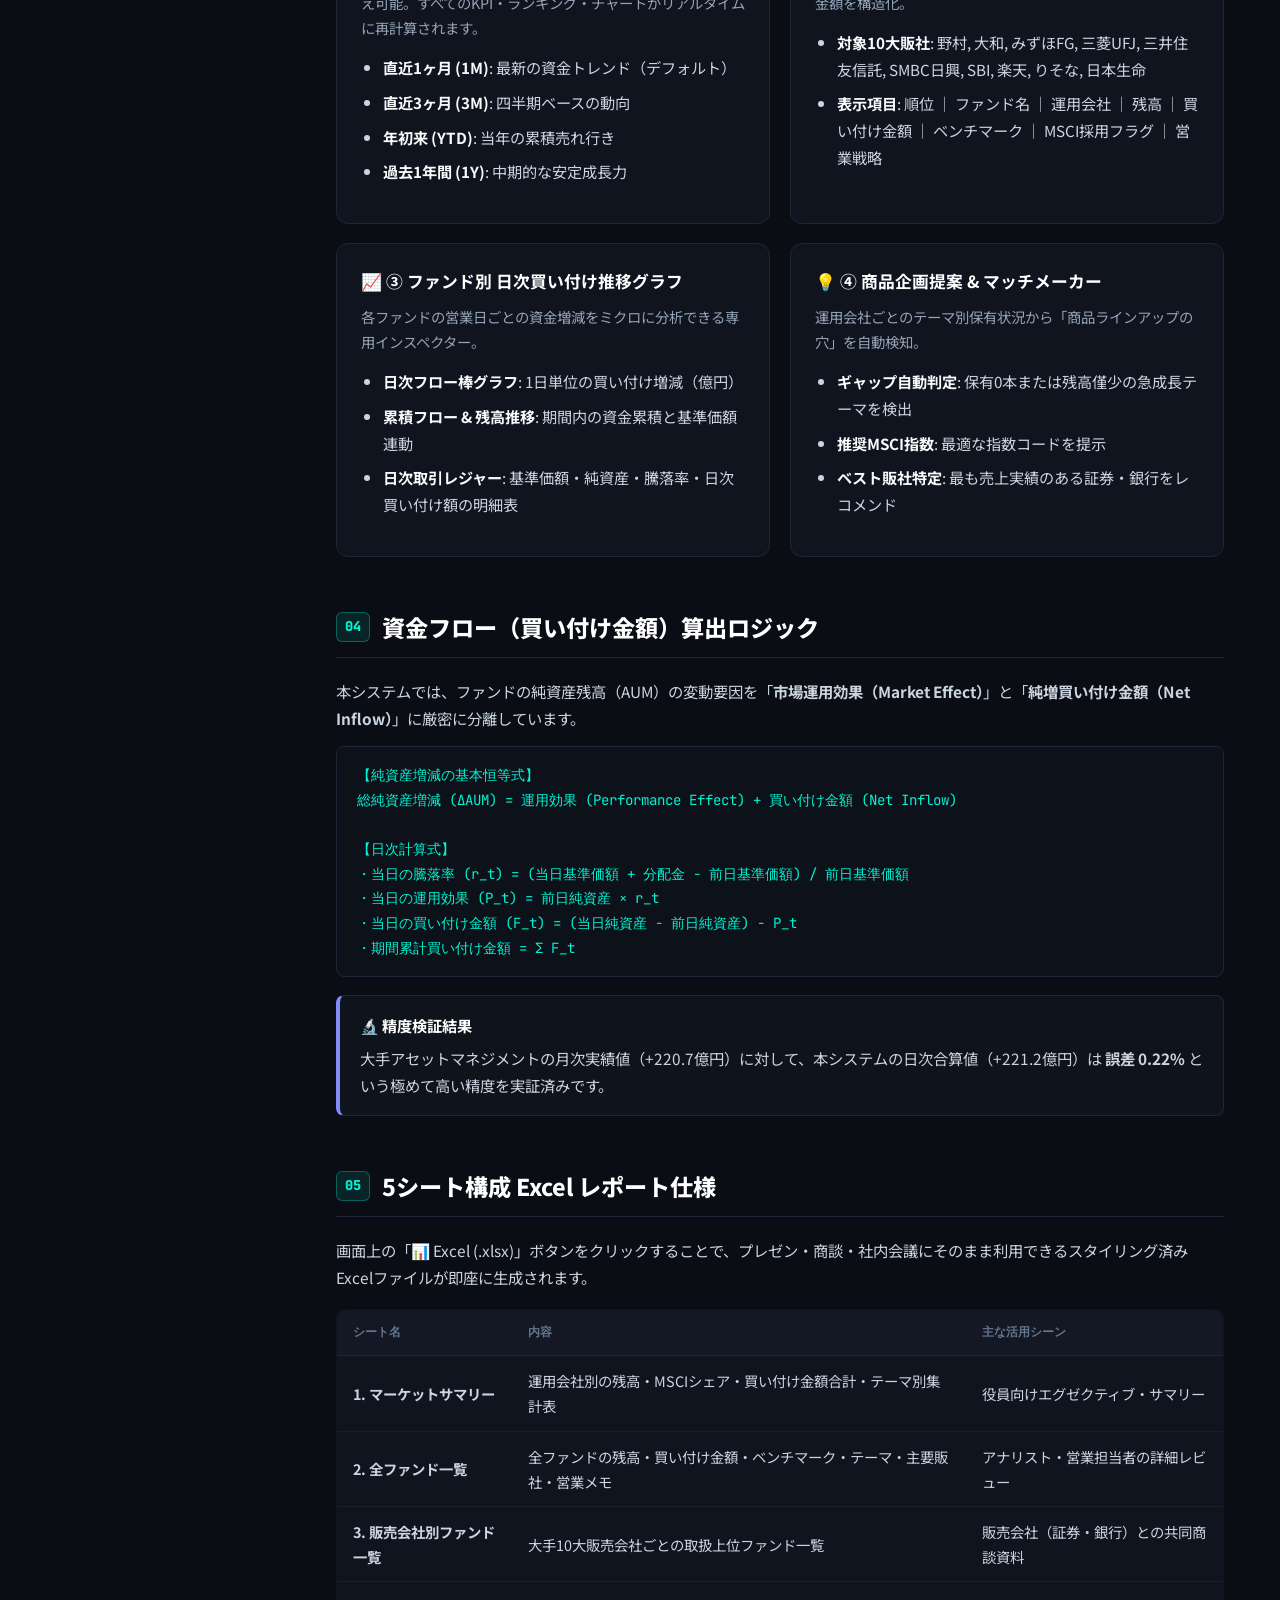
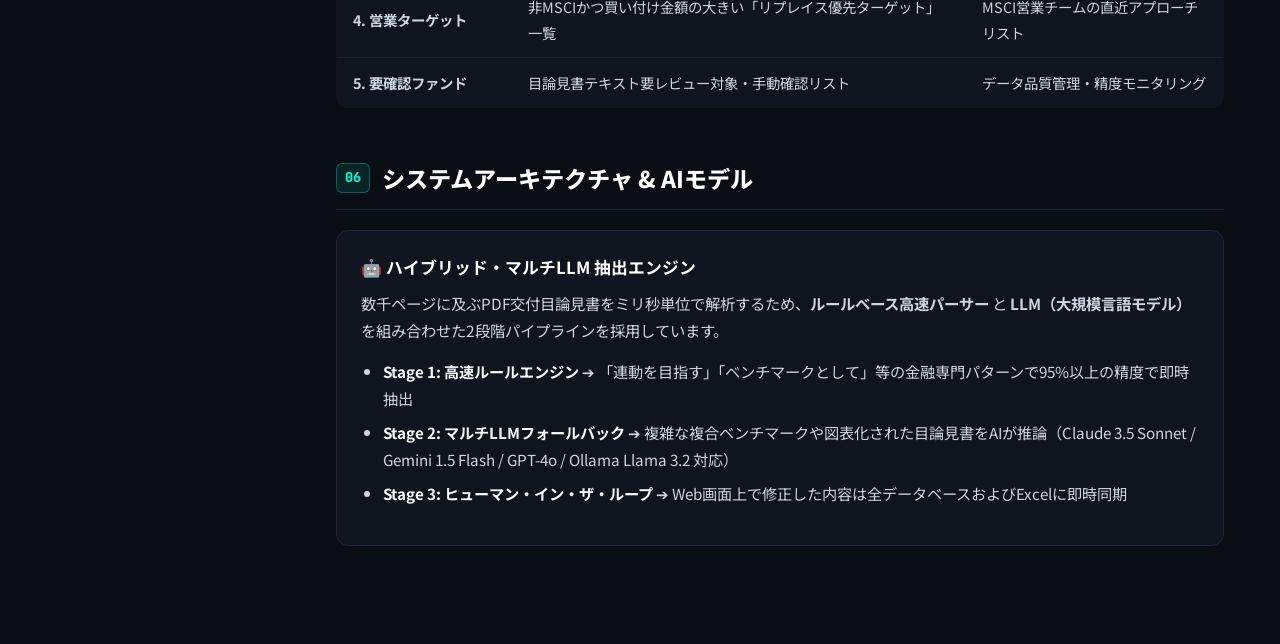
==== commit 1e64ab41: "style: Remove MSCI INTELLIGENCE // PRO tag from header" ====
--- a/AM_Flow_Analysis_仕様書_説明書.html
+++ b/AM_Flow_Analysis_仕様書_説明書.html
@@ -333,8 +333,8 @@
       <div class="brand-glyph">⚡</div>
       <div>
         <div class="brand-title">AM Flow Analysis</div>
-        <div class="brand-sub">MSCI INTELLIGENCE // PRO</div>
-      </div>
+      </div>
+
     </div>
 
     <div class="nav-group-title">Executive Summary</div>
